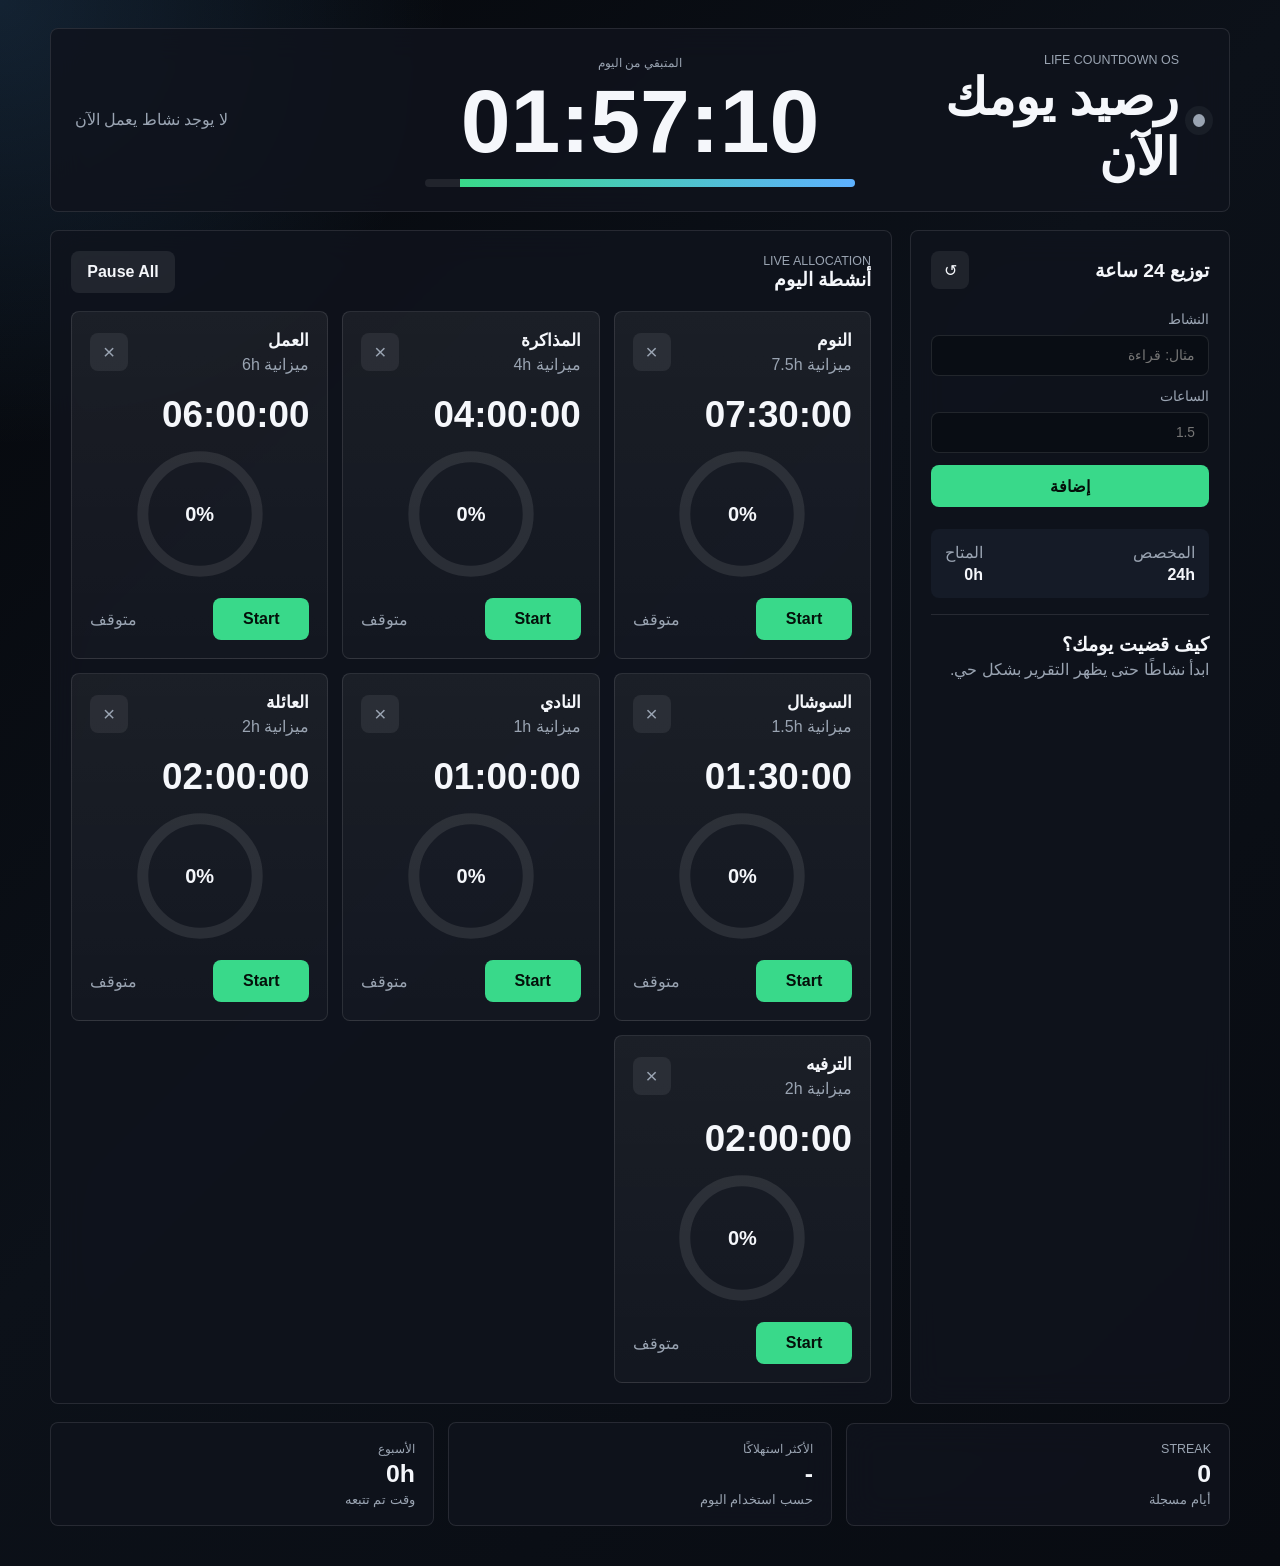
==== index.html @ 1b1d5105 "Add files via upload" ====
<!doctype html>
<html lang="ar" dir="rtl">
  <head>
    <meta charset="UTF-8" />
    <meta name="viewport" content="width=device-width, initial-scale=1.0" />
    <title>Life Countdown / Time Allocation OS</title>
    <link rel="stylesheet" href="styles.css" />
  </head>
  <body>
    <main class="app-shell">
      <section class="top-panel" aria-label="ملخص اليوم">
        <div class="brand">
          <span class="status-dot" id="statusDot"></span>
          <div>
            <p class="eyebrow">Life Countdown OS</p>
            <h1>رصيد يومك الآن</h1>
          </div>
        </div>

        <div class="day-countdown">
          <span class="label">المتبقي من اليوم</span>
          <strong id="dayCountdown">00:00:00</strong>
          <div class="day-progress" aria-hidden="true">
            <span id="dayProgress"></span>
          </div>
        </div>

        <div class="live-activity" id="liveActivity">
          لا يوجد نشاط يعمل الآن
        </div>
      </section>

      <section class="dashboard-grid">
        <aside class="control-panel" aria-label="إعدادات الأنشطة">
          <div class="panel-heading">
            <h2>توزيع 24 ساعة</h2>
            <button class="icon-button" id="resetDayButton" title="إعادة ضبط اليوم" aria-label="إعادة ضبط اليوم">
              ↺
            </button>
          </div>

          <form id="activityForm" class="activity-form">
            <label>
              النشاط
              <input id="activityName" type="text" maxlength="22" placeholder="مثال: قراءة" required />
            </label>
            <label>
              الساعات
              <input id="activityHours" type="number" min="0.25" max="24" step="0.25" placeholder="1.5" required />
            </label>
            <button type="submit">إضافة</button>
          </form>

          <div class="allocation-summary">
            <div>
              <span>المخصص</span>
              <strong id="allocatedHours">0h</strong>
            </div>
            <div>
              <span>المتاح</span>
              <strong id="freeHours">24h</strong>
            </div>
          </div>

          <div class="report-box">
            <h2>كيف قضيت يومك؟</h2>
            <p id="dailyReport">ابدأ نشاطًا حتى يظهر التقرير بشكل حي.</p>
          </div>
        </aside>

        <section class="activities-area" aria-label="الأنشطة اليومية">
          <div class="toolbar">
            <div>
              <p class="eyebrow">Live Allocation</p>
              <h2>أنشطة اليوم</h2>
            </div>
            <button id="pauseAllButton" class="secondary-button">Pause All</button>
          </div>
          <div class="activity-list" id="activityList"></div>
        </section>
      </section>

      <section class="insights">
        <div>
          <span class="metric-label">Streak</span>
          <strong id="streakValue">0</strong>
          <small>أيام مسجلة</small>
        </div>
        <div>
          <span class="metric-label">الأكثر استهلاكًا</span>
          <strong id="topActivity">-</strong>
          <small>حسب استخدام اليوم</small>
        </div>
        <div>
          <span class="metric-label">الأسبوع</span>
          <strong id="weeklyTotal">0h</strong>
          <small>وقت تم تتبعه</small>
        </div>
      </section>
    </main>

    <template id="activityTemplate">
      <article class="activity-card">
        <div class="card-head">
          <div>
            <h3></h3>
            <span class="budget"></span>
          </div>
          <button class="delete-button" title="حذف النشاط" aria-label="حذف النشاط">×</button>
        </div>

        <div class="time-left">00:00:00</div>

        <div class="progress-ring" aria-hidden="true">
          <svg viewBox="0 0 120 120">
            <circle class="track" cx="60" cy="60" r="52"></circle>
            <circle class="fill" cx="60" cy="60" r="52"></circle>
          </svg>
          <span class="percent">0%</span>
        </div>

        <div class="card-actions">
          <button class="start-button">Start</button>
          <span class="state-label">متوقف</span>
        </div>
      </article>
    </template>

    <script src="app.js"></script>
  </body>
</html>
---- styles.css ----
:root {
  color-scheme: dark;
  --bg: #06080d;
  --panel: #10141d;
  --panel-soft: #151b27;
  --line: rgba(255, 255, 255, 0.1);
  --text: #f5f7fb;
  --muted: #9aa4b2;
  --accent: #39d98a;
  --accent-2: #5eb1ff;
  --danger: #ff5c7a;
  --warning: #ffcc66;
  --radius: 8px;
  font-family: Tahoma, Arial, sans-serif;
}

* {
  box-sizing: border-box;
}

body {
  margin: 0;
  min-height: 100vh;
  background:
    radial-gradient(circle at top left, rgba(94, 177, 255, 0.16), transparent 28rem),
    linear-gradient(135deg, #05070b 0%, #0c1119 46%, #080b11 100%);
  color: var(--text);
}

button,
input {
  font: inherit;
}

button {
  border: 0;
  cursor: pointer;
}

.app-shell {
  width: min(1180px, calc(100% - 32px));
  margin: 0 auto;
  padding: 28px 0 40px;
}

.top-panel,
.control-panel,
.activities-area,
.insights > div {
  border: 1px solid var(--line);
  background: rgba(16, 20, 29, 0.84);
  backdrop-filter: blur(16px);
  border-radius: var(--radius);
}

.top-panel {
  display: grid;
  grid-template-columns: 1fr minmax(280px, 430px) 1fr;
  gap: 22px;
  align-items: center;
  padding: 24px;
}

.brand {
  display: flex;
  align-items: center;
  gap: 14px;
}

.status-dot {
  width: 13px;
  height: 13px;
  border-radius: 50%;
  background: var(--muted);
  box-shadow: 0 0 0 8px rgba(154, 164, 178, 0.08);
}

.status-dot.active {
  background: var(--accent);
  box-shadow: 0 0 0 8px rgba(57, 217, 138, 0.1), 0 0 24px rgba(57, 217, 138, 0.65);
}

.eyebrow,
.label,
.metric-label {
  margin: 0;
  color: var(--muted);
  font-size: 0.78rem;
  text-transform: uppercase;
  letter-spacing: 0;
}

h1,
h2,
h3,
p {
  margin-top: 0;
}

h1 {
  margin-bottom: 0;
  font-size: clamp(1.6rem, 4vw, 3.2rem);
}

h2 {
  margin-bottom: 0;
  font-size: 1.2rem;
}

.day-countdown {
  text-align: center;
}

.day-countdown strong {
  display: block;
  margin: 6px 0 12px;
  font-size: clamp(2.8rem, 7vw, 5.6rem);
  font-weight: 800;
  line-height: 1;
  font-variant-numeric: tabular-nums;
}

.day-progress {
  height: 8px;
  overflow: hidden;
  border-radius: 999px;
  background: rgba(255, 255, 255, 0.08);
}

.day-progress span {
  display: block;
  width: 0;
  height: 100%;
  background: linear-gradient(90deg, var(--accent), var(--accent-2));
}

.live-activity {
  justify-self: end;
  color: var(--muted);
  line-height: 1.8;
  text-align: left;
}

.dashboard-grid {
  display: grid;
  grid-template-columns: 320px 1fr;
  gap: 18px;
  margin-top: 18px;
}

.control-panel,
.activities-area {
  padding: 20px;
}

.panel-heading,
.toolbar,
.card-head,
.card-actions,
.allocation-summary,
.insights {
  display: flex;
  align-items: center;
  justify-content: space-between;
  gap: 14px;
}

.icon-button,
.delete-button {
  width: 38px;
  height: 38px;
  border-radius: var(--radius);
  color: var(--text);
  background: rgba(255, 255, 255, 0.07);
}

.activity-form {
  display: grid;
  gap: 12px;
  margin: 22px 0;
}

label {
  display: grid;
  gap: 8px;
  color: var(--muted);
  font-size: 0.86rem;
}

input {
  width: 100%;
  border: 1px solid var(--line);
  border-radius: var(--radius);
  padding: 12px 13px;
  color: var(--text);
  background: #090d14;
  outline: 0;
}

input:focus {
  border-color: rgba(94, 177, 255, 0.7);
}

.activity-form button,
.start-button,
.secondary-button {
  min-height: 42px;
  border-radius: var(--radius);
  color: #04100a;
  background: var(--accent);
  font-weight: 700;
}

.secondary-button {
  min-width: 104px;
  color: var(--text);
  background: rgba(255, 255, 255, 0.08);
}

.allocation-summary {
  padding: 14px;
  border-radius: var(--radius);
  background: var(--panel-soft);
}

.allocation-summary div {
  display: grid;
  gap: 4px;
}

.allocation-summary span,
.report-box p,
.budget,
.state-label,
small {
  color: var(--muted);
}

.report-box {
  margin-top: 16px;
  padding-top: 18px;
  border-top: 1px solid var(--line);
}

.report-box p {
  margin-bottom: 0;
  line-height: 1.8;
}

.activity-list {
  display: grid;
  grid-template-columns: repeat(auto-fit, minmax(220px, 1fr));
  gap: 14px;
  margin-top: 18px;
}

.activity-card {
  position: relative;
  min-height: 292px;
  padding: 18px;
  overflow: hidden;
  border: 1px solid var(--line);
  border-radius: var(--radius);
  background: linear-gradient(180deg, rgba(255, 255, 255, 0.055), rgba(255, 255, 255, 0.025));
}

.activity-card.active {
  border-color: rgba(57, 217, 138, 0.8);
  box-shadow: inset 0 0 0 1px rgba(57, 217, 138, 0.18), 0 18px 42px rgba(0, 0, 0, 0.28);
}

.activity-card.over {
  border-color: rgba(255, 92, 122, 0.75);
}

.card-head h3 {
  margin-bottom: 4px;
  font-size: 1.08rem;
}

.delete-button {
  color: var(--muted);
  font-size: 1.3rem;
}

.time-left {
  margin: 20px 0 12px;
  font-size: 2.3rem;
  font-weight: 800;
  font-variant-numeric: tabular-nums;
  direction: ltr;
  text-align: right;
}

.progress-ring {
  position: relative;
  width: 132px;
  height: 132px;
  margin: 0 auto 18px;
}

.progress-ring svg {
  width: 100%;
  height: 100%;
  transform: rotate(-90deg);
}

.progress-ring circle {
  fill: none;
  stroke-width: 10;
}

.track {
  stroke: rgba(255, 255, 255, 0.09);
}

.fill {
  stroke: var(--accent-2);
  stroke-linecap: round;
  stroke-dasharray: 327;
  stroke-dashoffset: 327;
  transition: stroke-dashoffset 0.35s ease;
}

.activity-card.active .fill {
  stroke: var(--accent);
}

.activity-card.over .fill {
  stroke: var(--danger);
}

.percent {
  position: absolute;
  inset: 0;
  display: grid;
  place-items: center;
  font-size: 1.25rem;
  font-weight: 800;
}

.start-button {
  min-width: 96px;
  padding: 0 16px;
}

.activity-card.active .start-button {
  color: #15080b;
  background: var(--warning);
}

.activity-card.over .start-button {
  color: #fff;
  background: var(--danger);
}

.insights {
  display: grid;
  grid-template-columns: repeat(3, 1fr);
  margin-top: 18px;
}

.insights > div {
  display: grid;
  gap: 4px;
  padding: 18px;
}

.insights strong {
  font-size: 1.55rem;
}

@media (max-width: 860px) {
  .top-panel,
  .dashboard-grid {
    grid-template-columns: 1fr;
  }

  .live-activity {
    justify-self: stretch;
    text-align: right;
  }

  .insights {
    grid-template-columns: 1fr;
  }
}

@media (max-width: 520px) {
  .app-shell {
    width: min(100% - 20px, 1180px);
    padding-top: 10px;
  }

  .top-panel,
  .control-panel,
  .activities-area {
    padding: 16px;
  }

  .toolbar {
    align-items: flex-start;
    flex-direction: column;
  }

  .secondary-button {
    width: 100%;
  }

  .time-left {
    font-size: 2rem;
  }
}
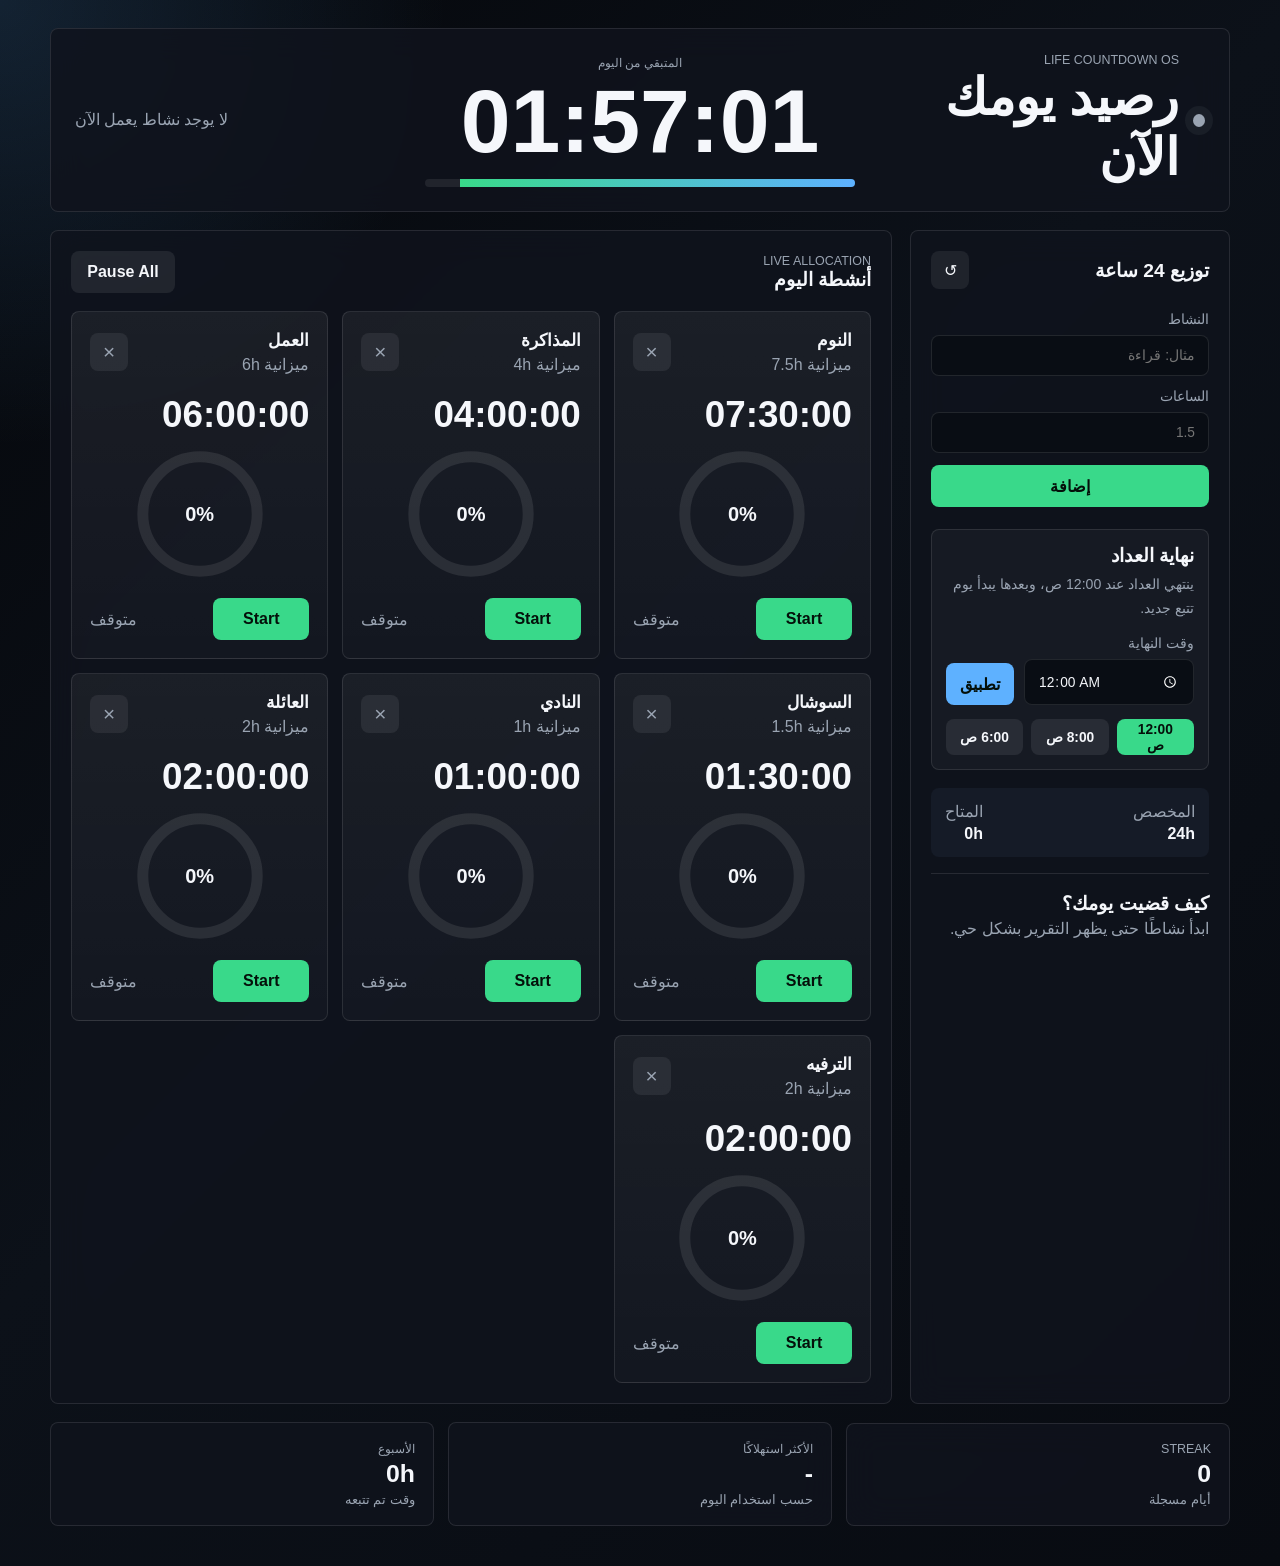
==== commit 0dca1224: "Update index.html" ====
--- a/index.html
+++ b/index.html
@@ -50,6 +50,27 @@
             </label>
             <button type="submit">إضافة</button>
           </form>
+
+          <div class="countdown-settings">
+            <div>
+              <h2>نهاية العداد</h2>
+              <p id="resetCycleInfo">ينتهي العداد عند 12:00 صباحًا.</p>
+            </div>
+
+            <form id="countdownEndTimeForm" class="time-form">
+              <label>
+                وقت النهاية
+                <input id="countdownEndTime" type="time" value="00:00" required />
+              </label>
+              <button type="submit">تطبيق</button>
+            </form>
+
+            <div class="quick-times" aria-label="اختصارات وقت نهاية العداد">
+              <button type="button" data-end-time="00:00">12:00 ص</button>
+              <button type="button" data-end-time="08:00">8:00 ص</button>
+              <button type="button" data-end-time="06:00">6:00 ص</button>
+            </div>
+          </div>
 
           <div class="allocation-summary">
             <div>
--- a/styles.css
+++ b/styles.css
@@ -411,3 +411,66 @@
     font-size: 2rem;
   }
 }
+
+
+.countdown-settings {
+  display: grid;
+  gap: 14px;
+  margin: 18px 0;
+  padding: 14px;
+  border: 1px solid var(--line);
+  border-radius: var(--radius);
+  background: rgba(255, 255, 255, 0.035);
+}
+
+.countdown-settings p {
+  margin: 6px 0 0;
+  color: var(--muted);
+  line-height: 1.7;
+  font-size: 0.88rem;
+}
+
+.time-form {
+  display: grid;
+  grid-template-columns: 1fr auto;
+  gap: 10px;
+  align-items: end;
+}
+
+.time-form button,
+.quick-times button {
+  min-height: 42px;
+  border-radius: var(--radius);
+  color: #04100a;
+  background: var(--accent-2);
+  font-weight: 700;
+  padding: 0 14px;
+}
+
+.quick-times {
+  display: grid;
+  grid-template-columns: repeat(3, 1fr);
+  gap: 8px;
+}
+
+.quick-times button {
+  min-height: 36px;
+  color: var(--text);
+  background: rgba(255, 255, 255, 0.08);
+  font-size: 0.86rem;
+}
+
+.quick-times button.active {
+  color: #04100a;
+  background: var(--accent);
+}
+
+@media (max-width: 520px) {
+  .time-form {
+    grid-template-columns: 1fr;
+  }
+
+  .time-form button {
+    width: 100%;
+  }
+}
